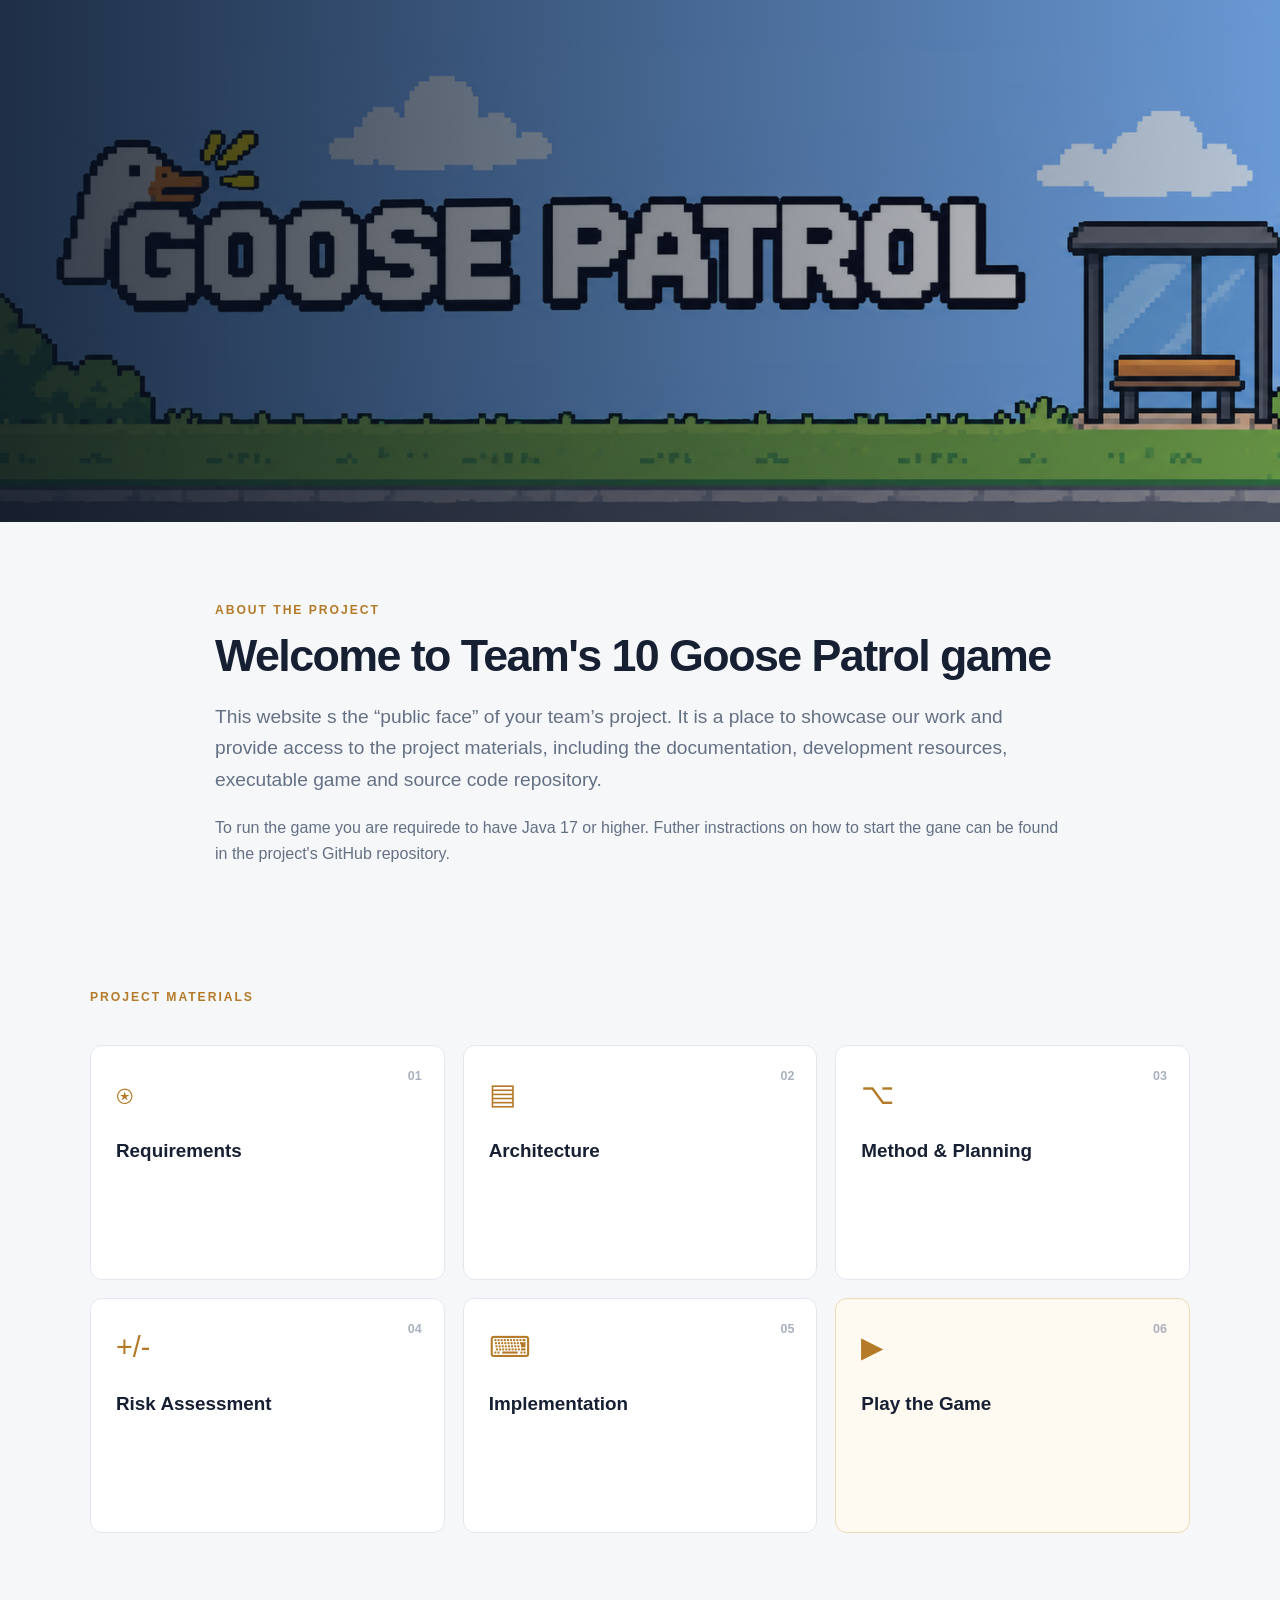
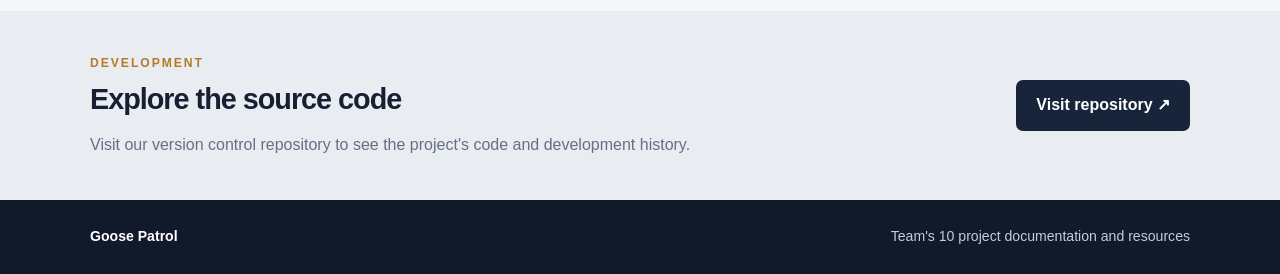
==== WebSite/index.html @ e9b0af56 "Add files via upload" ====
<!DOCTYPE html>
<html lang="en">
<head>
  <meta charset="UTF-8">
  <meta name="viewport" content="width=device-width, initial-scale=1.0">  
  <link rel="stylesheet" href="styles.css">
</head>
<body>
  <header class="hero">
    <img class="hero-image" src="images/splash.png">
    <div class="hero-shade"></div>
  </header>

  <main>
    <section class="intro section" id="project">
      <p class="eyebrow">ABOUT THE PROJECT</p>
      <h2>Welcome to Team's 10 Goose Patrol game</h2>
      <p class="lead">
        This website s the “public face” of your team’s project. It is a place to showcase our work and provide access to the project materials, including the documentation, development resources, executable game and source code repository.
      </p>
      <p>
        To run the game you are requirede to have Java 17 or higher. Futher instractions on how to start the gane can be found in the project's GitHub repository.
      </p>
    </section>

    <section class="section documents" id="documentation">
      <div class="section-heading">
        <div>
          <p class="eyebrow">PROJECT MATERIALS</p>
        </div>
      </div>

      <div class="card-grid">
        <a class="doc-card" href="requirements.html">
          <span class="card-number">01</span>
          <span class="card-icon" aria-hidden="true">⍟</span>
          <h3>Requirements</h3>
        </a>

        <a class="doc-card" href="architecture.html">
          <span class="card-number">02</span>
          <span class="card-icon" aria-hidden="true">▤</span>
          <h3>Architecture</h3>
        </a>

        <a class="doc-card" href="planning.html">
          <span class="card-number">03</span>
          <span class="card-icon" aria-hidden="true">⌥</span>
          <h3>Method &amp; Planning</h3>
        </a>

        <a class="doc-card" href="risk.html">
          <span class="card-number">04</span>
          <span class="card-icon" aria-hidden="true">+/-</span>
          <h3>Risk Assessment</h3>
        </a>

        <a class="doc-card" href="implementation.html">
          <span class="card-number">05</span>
          <span class="card-icon" aria-hidden="true">⌨</span>
          <h3>Implementation</h3>
        </a>

        <a class="doc-card featured-card" href="game.html">
          <span class="card-number">06</span>
          <span class="card-icon" aria-hidden="true">▶</span>
          <h3>Play the Game</h3>
        </a>
      </div>
    </section>

    <section class="repository-strip">
      <div>
        <p class="eyebrow">DEVELOPMENT</p>
        <h2>Explore the source code</h2>
        <p>Visit our version control repository to see the project's code and development history.</p>
      </div>
      <!-- Replace the # with your team's GitHub/GitLab repository URL. -->
      <a class="button button-dark" href="#" target="_blank" rel="noopener">Visit repository ↗</a>
    </section>
  </main>

  <footer>
    <a class="footer-brand" href="index.html">Goose Patrol </a>
    <p>Team's 10 project documentation and resources</p>
  </footer>
</body>
</html>
---- WebSite/styles.css ----
/* ---------- Base styles ---------- */
:root {
  --ink: #172033;
  --muted: #647084;
  --paper: #f6f7f9;
  --white: #ffffff;
  --accent: #e2a64b;
  --line: #e4e8ee;
  --navy: #17243a;
}

* { box-sizing: border-box; }
html { scroll-behavior: smooth; }
body {
  margin: 0;
  color: var(--ink);
  background: var(--paper);
  font-family: Arial, Helvetica, sans-serif;
  line-height: 1.65;
}
a { color: inherit; }

/* ---------- Full-width top banner ---------- */
.hero {
  position: relative;
  width: 100%;
  min-height: 430px;
  height: 58vh;
  max-height: 650px;
  overflow: hidden;
  display: flex;
  align-items: center;
  background: #25344d;
}
.hero-image {
  position: absolute;
  inset: 0;
  width: 100%;
  height: 100%;
  object-fit: cover;
  object-position: center;
}
.hero-shade {
  position: absolute;
  inset: 0;
  background: linear-gradient(90deg, rgba(8, 16, 30, .82), rgba(8, 16, 30, .18));
}
.hero-content {
  position: relative;
  z-index: 1;
  width: min(1100px, calc(100% - 48px));
  margin: 0 auto;
  color: white;
  padding: 55px 0;
}
.eyebrow {
  margin: 0 0 10px;
  color: #b47a28;
  font-size: .76rem;
  font-weight: 800;
  letter-spacing: .16em;
}
.hero .eyebrow { color: #f2c477; }
.hero h1 {
  max-width: 760px;
  margin: 0;
  font-size: clamp(2.8rem, 7vw, 5.8rem);
  line-height: 1.03;
  letter-spacing: -.045em;
}
.hero-content > p:not(.eyebrow) {
  max-width: 560px;
  margin: 20px 0 28px;
  color: rgba(255,255,255,.88);
  font-size: 1.1rem;
}

/* ---------- Buttons and sections ---------- */
.button {
  display: inline-flex;
  align-items: center;
  justify-content: center;
  min-height: 48px;
  padding: 12px 20px;
  border-radius: 7px;
  text-decoration: none;
  font-weight: 700;
  transition: transform .18s ease, opacity .18s ease;
}
.button:hover { transform: translateY(-2px); opacity: .92; }
.button-light { color: var(--ink); background: white; }
.button-dark { color: white; background: var(--navy); }
.section {
  width: min(1100px, calc(100% - 48px));
  margin: 0 auto;
  padding: 78px 0;
}
.intro { max-width: 850px; }
h2 {
  margin: 0 0 15px;
  font-size: clamp(2rem, 4vw, 2.8rem);
  line-height: 1.15;
  letter-spacing: -.035em;
}
.intro p:not(.eyebrow) { color: var(--muted); }
.intro .lead { color: #39465a; font-size: 1.2rem; }

/* ---------- Documentation cards ---------- */
.documents { padding-top: 25px; }
.section-heading {
  display: flex;
  align-items: end;
  justify-content: space-between;
  gap: 24px;
  margin-bottom: 28px;
}
.section-heading > p { max-width: 300px; color: var(--muted); }
.card-grid {
  display: grid;
  grid-template-columns: repeat(3, minmax(0, 1fr));
  gap: 18px;
}
.doc-card {
  position: relative;
  display: block;
  min-height: 235px;
  padding: 25px;
  border: 1px solid var(--line);
  border-radius: 12px;
  background: var(--white);
  text-decoration: none;
  transition: transform .18s ease, box-shadow .18s ease, border-color .18s ease;
}
.doc-card:hover {
  transform: translateY(-4px);
  border-color: #d3a45e;
  box-shadow: 0 12px 28px rgba(23,32,51,.08);
}
.card-number {
  position: absolute;
  top: 20px;
  right: 22px;
  color: #aab2bf;
  font-size: .78rem;
  font-weight: 700;
}
.card-icon { display: block; margin-bottom: 17px; color: #b47a28; font-size: 1.8rem; }
.doc-card h3 { margin: 0 0 7px; font-size: 1.18rem; }
.doc-card p { margin: 0 0 20px; color: var(--muted); font-size: .94rem; }
.card-link { color: #98631d; font-size: .9rem; font-weight: 700; }
.featured-card { background: #fffaf1; border-color: #eed9b6; }

/* ---------- Repository strip ---------- */
.repository-strip {
  display: flex;
  align-items: center;
  justify-content: space-between;
  gap: 28px;
  padding: 42px max(24px, calc((100% - 1100px) / 2));
  background: #e9edf2;
}
.repository-strip h2 { font-size: 1.8rem; }
.repository-strip p:not(.eyebrow) { max-width: 650px; margin-bottom: 0; color: var(--muted); }

/* ---------- Bottom resource hub ---------- */
.resource-hub {
  margin-top: 20px;
  margin-bottom: 35px;
  padding: 42px;
  border-radius: 14px;
  background: var(--navy);
  color: white;
}
.resource-hub .eyebrow { color: #f2c477; }
.resource-hub h2 { font-size: 2rem; }
.hub-intro { margin-top: 0; color: #c4ccda; }
.hub-grid {
  display: grid;
  grid-template-columns: repeat(2, minmax(0, 1fr));
  gap: 0 30px;
  margin-top: 25px;
  border-top: 1px solid rgba(255,255,255,.18);
}
.hub-grid a {
  padding: 14px 0;
  border-bottom: 1px solid rgba(255,255,255,.18);
  color: white;
  text-decoration: none;
}
.hub-grid a:hover { color: #f2c477; }

/* ---------- Footer ---------- */
footer {
  display: flex;
  align-items: center;
  justify-content: space-between;
  gap: 20px;
  padding: 25px max(24px, calc((100% - 1100px) / 2));
  background: #101a2b;
  color: #c4ccda;
  font-size: .88rem;
}
footer p { margin: 0; }
.footer-brand { color: white; font-weight: 800; text-decoration: none; }
.back-top { color: white; text-decoration: none; }

/* ---------- Individual document pages ---------- */
.page-header {
  position: relative;
  width: 100%;
  min-height: 130px;
  height: 48vh;
  max-height: 450px;
  overflow: hidden;
  display: flex;
  align-items: center;
  background: #25344d;
}
.page-header-inner, .page-content { width: min(900px, 100%); margin: 0 auto; }
.page-header h1 { margin: 0; font-size: clamp(2.3rem, 6vw, 4rem); line-height: 1.1; }
.page-header p { color: #c4ccda; }
.page-content { padding: 55px 24px 90px; }
.file-panel {
  display: flex;
  align-items: center;
  justify-content: space-between;
  gap: 20px;
  margin-top: 28px;
  padding: 22px;
  border: 1px solid var(--line);
  border-radius: 10px;
  background: white;
}
.file-panel p { margin: 3px 0 0; color: var(--muted); }
.file-panel .button { white-space: nowrap; }
.back-link { display: inline-block; margin-bottom: 25px; color: #98631d; font-weight: 700; text-decoration: none; }

@media (max-width: 760px) {
  .hero { min-height: 390px; height: 55vh; }
  .card-grid { grid-template-columns: repeat(2, minmax(0, 1fr)); }
  .section-heading, .repository-strip { align-items: flex-start; flex-direction: column; }
  .resource-hub { padding: 30px 24px; }
  footer { align-items: flex-start; flex-direction: column; }
}
@media (max-width: 520px) {
  .hero { min-height: 370px; }
  .hero-content, .section { width: min(100% - 32px, 1100px); }
  .card-grid, .hub-grid { grid-template-columns: 1fr; }
  .doc-card { min-height: 205px; }
  .file-panel { align-items: flex-start; flex-direction: column; }
}
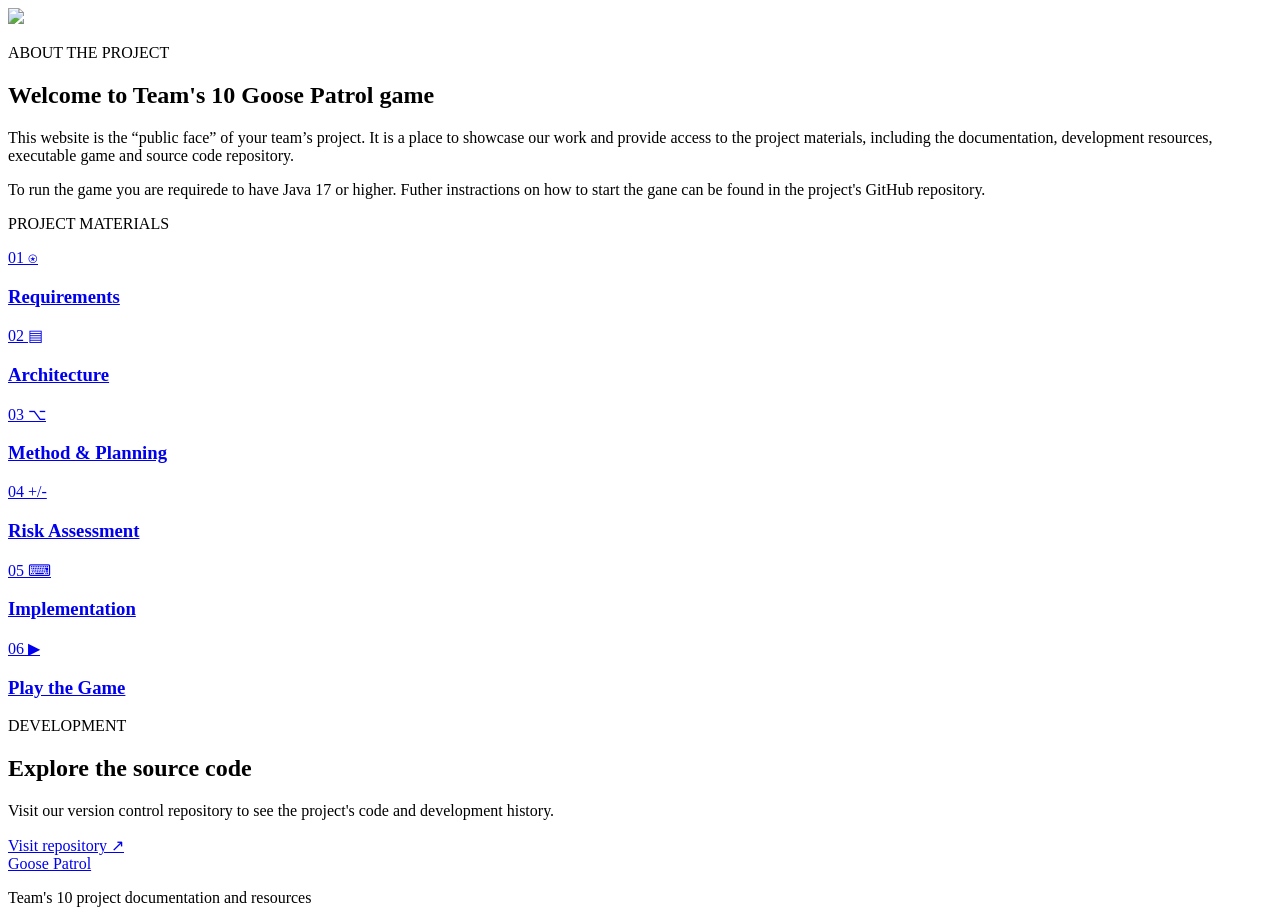
==== commit 050dcb64: "Add files via upload" ====
--- a/WebSite/index.html
+++ b/WebSite/index.html
@@ -3,11 +3,11 @@
 <head>
   <meta charset="UTF-8">
   <meta name="viewport" content="width=device-width, initial-scale=1.0">  
-  <link rel="stylesheet" href="styles.css">
+  <link rel="stylesheet" href="WebSite/styles.css">
 </head>
 <body>
   <header class="hero">
-    <img class="hero-image" src="images/splash.png">
+    <img class="hero-image" src="WebSite/images/splash.png">
     <div class="hero-shade"></div>
   </header>
 
@@ -16,7 +16,7 @@
       <p class="eyebrow">ABOUT THE PROJECT</p>
       <h2>Welcome to Team's 10 Goose Patrol game</h2>
       <p class="lead">
-        This website s the “public face” of your team’s project. It is a place to showcase our work and provide access to the project materials, including the documentation, development resources, executable game and source code repository.
+        This website is the “public face” of your team’s project. It is a place to showcase our work and provide access to the project materials, including the documentation, development resources, executable game and source code repository.
       </p>
       <p>
         To run the game you are requirede to have Java 17 or higher. Futher instractions on how to start the gane can be found in the project's GitHub repository.
@@ -31,37 +31,37 @@
       </div>
 
       <div class="card-grid">
-        <a class="doc-card" href="requirements.html">
+        <a class="doc-card" href="WebSite/requirements.html">
           <span class="card-number">01</span>
           <span class="card-icon" aria-hidden="true">⍟</span>
           <h3>Requirements</h3>
         </a>
 
-        <a class="doc-card" href="architecture.html">
+        <a class="doc-card" href="WebSite/architecture.html">
           <span class="card-number">02</span>
           <span class="card-icon" aria-hidden="true">▤</span>
           <h3>Architecture</h3>
         </a>
 
-        <a class="doc-card" href="planning.html">
+        <a class="doc-card" href="WebSite/planning.html">
           <span class="card-number">03</span>
           <span class="card-icon" aria-hidden="true">⌥</span>
           <h3>Method &amp; Planning</h3>
         </a>
 
-        <a class="doc-card" href="risk.html">
+        <a class="doc-card" href="WebSite/risk.html">
           <span class="card-number">04</span>
           <span class="card-icon" aria-hidden="true">+/-</span>
           <h3>Risk Assessment</h3>
         </a>
 
-        <a class="doc-card" href="implementation.html">
+        <a class="doc-card" href="WebSite/implementation.html">
           <span class="card-number">05</span>
           <span class="card-icon" aria-hidden="true">⌨</span>
           <h3>Implementation</h3>
         </a>
 
-        <a class="doc-card featured-card" href="game.html">
+        <a class="doc-card featured-card" href="WebSite/game.html">
           <span class="card-number">06</span>
           <span class="card-icon" aria-hidden="true">▶</span>
           <h3>Play the Game</h3>
@@ -76,7 +76,7 @@
         <p>Visit our version control repository to see the project's code and development history.</p>
       </div>
       <!-- Replace the # with your team's GitHub/GitLab repository URL. -->
-      <a class="button button-dark" href="#" target="_blank" rel="noopener">Visit repository ↗</a>
+      <a class="button button-dark" href="https://github.com/VladislavBeer/eng1-c3-g10/README.md" target="_blank" rel="noopener">Visit repository ↗</a>
     </section>
   </main>
 
